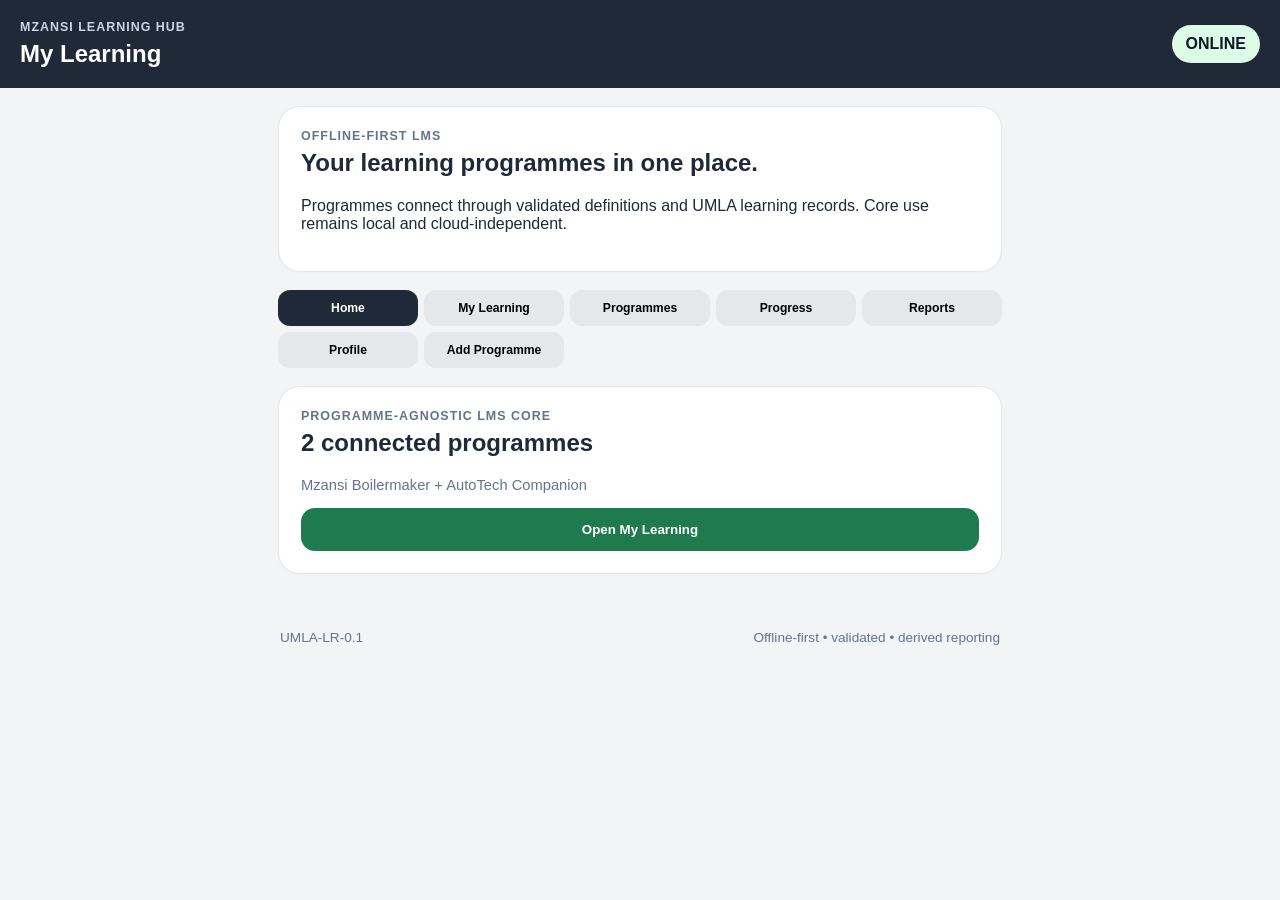
==== index.html @ 4ba3c5be "Add guided standalone programme intake form" ====
<!doctype html>
<html lang="en">
<head>
<meta charset="utf-8">
<meta name="viewport" content="width=device-width,initial-scale=1,viewport-fit=cover">
<meta name="theme-color" content="#1f2937">
<meta name="description" content="Mzansi Learning Hub — robust offline-first learning management system.">
<link rel="manifest" href="./manifest.webmanifest">
<link rel="apple-touch-icon" href="./icons/mzansi-learning-hub-192.png">
<link rel="stylesheet" href="./styles.css">
<title>Mzansi Learning Hub</title>
</head>
<body>
<header class="app-header">
  <div><p class="eyebrow">MZANSI LEARNING HUB</p><h1>My Learning</h1></div>
  <span id="networkStatus" class="status-pill">CHECKING</span>
</header>
<main class="app-main">
<section class="hero-card">
  <p class="eyebrow">OFFLINE-FIRST LMS</p>
  <h2>Your learning programmes in one place.</h2>
  <p>Programmes connect through validated definitions and UMLA learning records. Core use remains local and cloud-independent.</p>
</section>
<nav class="tab-nav" aria-label="Learning Hub sections">
  <button class="tab active" data-view="homeView">Home</button>
  <button class="tab" data-view="learningView">My Learning</button>
  <button class="tab" data-view="programmesView">Programmes</button>
  <button class="tab" data-view="progressView">Progress</button>
  <button class="tab" data-view="reportsView">Reports</button>
  <button class="tab" data-view="profileView">Profile</button>
  <button class="tab" data-view="packageView">Add Programme</button>
</nav>
<section id="homeView" class="view active">
  <section class="panel">
    <p class="eyebrow">PROGRAMME-AGNOSTIC LMS CORE</p>
    <h2 id="homeProgrammeCount">Connected programmes</h2>
    <p id="homeProgrammeNames" class="helper">Loading programme registry…</p>
    <button class="primary-btn" data-open="learningView">Open My Learning</button>
  </section>
</section>
<section id="learningView" class="view">
  <p class="eyebrow">MY LEARNING</p>
  <h2>Active programmes</h2>
  <div id="learningCards" class="card-grid"></div>
</section>
<section id="programmesView" class="view">
  <p class="eyebrow">PROGRAMMES</p>
  <h2>Available now</h2>
  <div id="programmeCards" class="card-grid"></div>
</section>
<section id="progressView" class="view">
  <p class="eyebrow">PROGRESS</p>
  <h2>Verified pathway progress</h2>
  <section class="panel"><div id="progressSummary"><p class="helper">No imported UMLA record yet.</p></div></section>
  <section class="panel">
    <p class="eyebrow">LOCAL HANDOFF</p>
    <h3>Import UMLA records</h3>
    <p class="helper">Choose a UMLA-LR-0.1 record or UMLA-HANDOFF-0.1 package. Records are validated before being stored locally.</p>
    <input id="umlaFileInput" type="file" accept="application/json,.json">
    <button id="importUmlaBtn" class="primary-btn" type="button">Import learning records</button>
    <button id="loadFixtureBtn" class="secondary-btn" type="button">Load 7-event pathway test</button>
    <div id="importResult" class="result-card" aria-live="polite"></div>
  </section>
</section>
<section id="reportsView" class="view">
  <p class="eyebrow">REPORTS</p>
  <h2>Derived learning reports</h2>
  <section class="panel"><div id="reportSummary"><p class="helper">No reportable learning records yet.</p></div></section>
</section>
<section id="profileView" class="view">
  <p class="eyebrow">PROFILE</p>
  <h2>Local-first learner profile</h2>
  <section class="panel"><div id="profileSummary"><p class="helper">Loading local learner identity…</p></div></section>
</section>
<section id="packageView" class="view">
  <p class="eyebrow">PROGRAMME PACKAGE MANAGER</p>
  <h2>Add a standalone PWA</h2>
  <section class="panel">
    <p class="helper">Step 1: describe the PWA. Nothing is registered until you approve it later.</p>
    <form id="programmePackageForm" class="intake-form">
      <label>Programme name<input name="programmeName" required placeholder="e.g. Mzansi Welder"></label>
      <label>Programme ID<input name="programmeId" required placeholder="e.g. mzansi-welder"></label>
      <label>Trade or field<input name="tradeOrField" required placeholder="e.g. Welder"></label>
      <label>Category<select name="category" required><option value="">Choose category</option><option>Artisan</option><option>Technical</option><option>Occupational</option><option>Other</option></select></label>
      <label>Short description<textarea name="shortDescription" rows="3" required placeholder="What is this PWA for?"></textarea></label>
      <label>Qualification ID<input name="qualificationId" placeholder="e.g. SAQA-123456"></label>
      <label>NQF level<input name="nqfLevel" type="number" min="1" max="10" inputmode="numeric"></label>
      <label>PWA launch URL<input name="launchUrl" type="url" required placeholder="https://..."></label>
      <label>Status<select name="status"><option>DRAFT</option><option>PILOT</option><option>ACTIVE</option></select></label>
      <div class="check-row"><label><input name="offlineCapable" type="checkbox"> Offline capable</label><label><input name="installable" type="checkbox"> Installable PWA</label><label><input name="umlaCompatible" type="checkbox"> UMLA compatible</label></div>
      <button class="primary-btn" type="submit">Validate and preview</button>
      <button id="savePackageDraftBtn" class="secondary-btn" type="button">Save draft locally</button>
    </form>
  </section>
  <section class="panel">
    <p class="eyebrow">PREVIEW</p>
    <div id="packagePreview"><p class="helper">Complete the form to preview the standalone programme package.</p></div>
  </section>
</section>
</main>
<footer class="app-footer"><span>UMLA-LR-0.1</span><span>Offline-first • validated • derived reporting</span></footer>
<script src="./hub-storage.js"></script>
<script src="./umla-import.js"></script>
<script src="./progress-engine.js"></script>
<script src="./lms-core.js"></script>
<script src="./programme-package-manager.js"></script>
<script src="./app.js"></script>
</body>
</html>
---- styles.css ----
*{box-sizing:border-box}body{margin:0;font-family:Arial,Helvetica,sans-serif;background:#f3f4f6;color:#1f2937}.app-header{display:flex;justify-content:space-between;align-items:center;padding:20px;background:#1f2937;color:#fff;position:sticky;top:0;z-index:5}.app-header h1{margin:2px 0 0;font-size:1.5rem}.eyebrow{margin:0 0 6px;font-size:.78rem;font-weight:800;letter-spacing:.08em;color:#64748b}.app-header .eyebrow{color:#cbd5e1}.status-pill{background:#e5e7eb;color:#111827;border-radius:999px;padding:10px 14px;font-weight:700}.app-main{max-width:760px;margin:0 auto;padding:18px}.hero-card,.panel,.programme-card{background:#fff;border:1px solid #e5e7eb;border-radius:22px;padding:22px;margin-bottom:18px;box-shadow:0 1px 2px rgba(0,0,0,.03)}.hero-card h2,.panel h2{margin-top:0}.tab-nav{display:grid;grid-template-columns:repeat(5,1fr);gap:6px;margin:0 0 18px}.tab{border:0;border-radius:12px;padding:11px 5px;background:#e5e7eb;font-size:.76rem;font-weight:700}.tab.active{background:#1f2937;color:#fff}.view{display:none}.view.active{display:block}.card-grid{display:grid;gap:14px}.programme-card h3{margin:4px 0 8px}.programme-meta{font-size:.9rem;color:#64748b}.primary-btn,.programme-link{display:inline-block;width:100%;border:0;border-radius:14px;background:#1f7a4d;color:#fff;padding:14px 16px;font-weight:800;text-align:center;text-decoration:none}.helper{color:#64748b;font-size:.92rem}.progress-row{display:flex;justify-content:space-between;gap:12px;align-items:center;margin-bottom:12px}.progress-track{height:12px;border-radius:999px;background:#e5e7eb;overflow:hidden}.progress-fill{height:100%;background:#1f7a4d}.app-footer{display:flex;justify-content:space-between;gap:15px;padding:20px;color:#64748b;font-size:.85rem;max-width:760px;margin:0 auto}@media(max-width:540px){.app-header{padding:16px}.app-main{padding:14px}.tab{font-size:.7rem;padding:10px 2px}.progress-row{align-items:flex-start;flex-direction:column}.hero-card,.panel,.programme-card{padding:18px;border-radius:18px}}
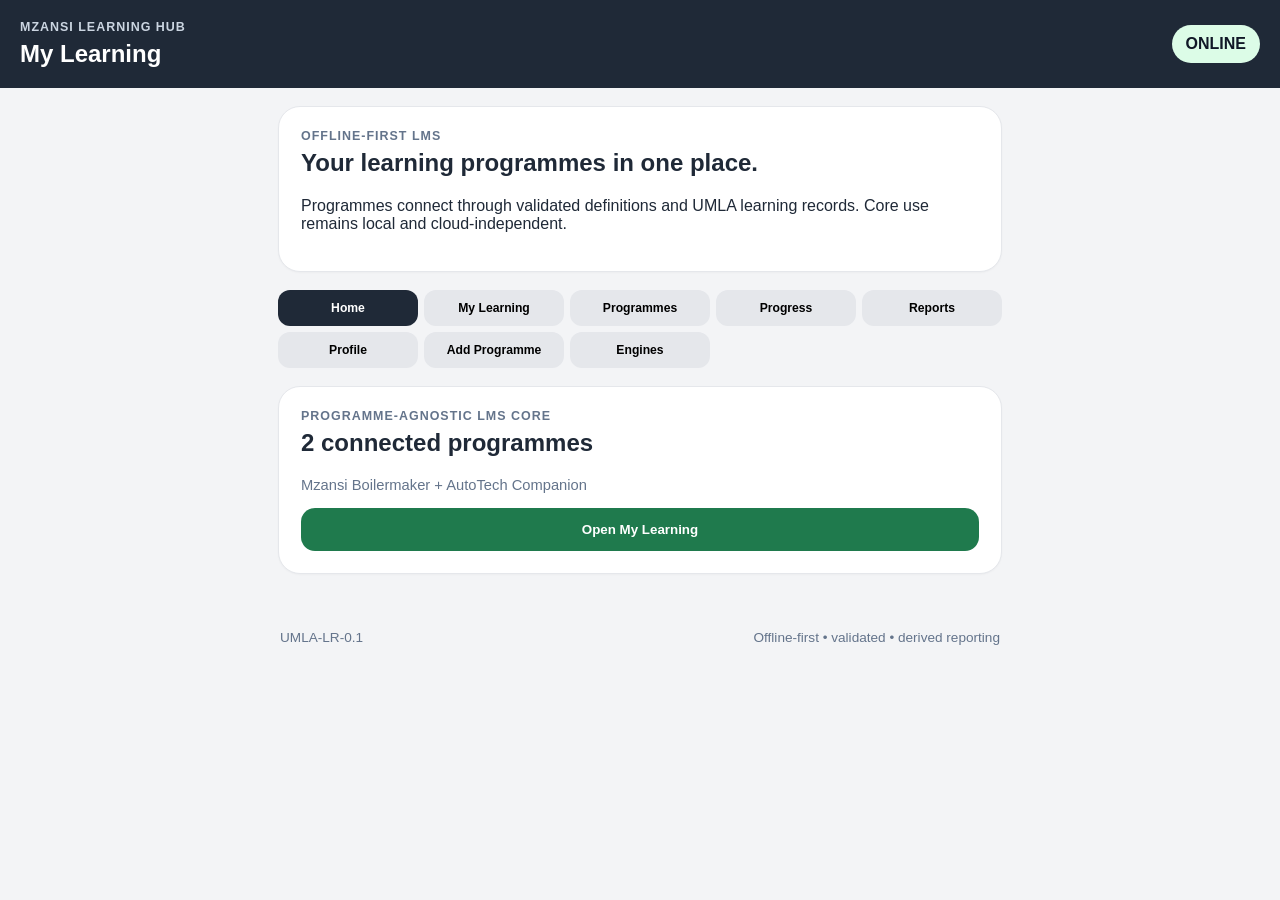
==== commit 8a6832f8: "Add optional open-source engine settings screen" ====
--- a/index.html
+++ b/index.html
@@ -29,6 +29,7 @@
   <button class="tab" data-view="reportsView">Reports</button>
   <button class="tab" data-view="profileView">Profile</button>
   <button class="tab" data-view="packageView">Add Programme</button>
+  <button class="tab" data-view="enginesView">Engines</button>
 </nav>
 <section id="homeView" class="view active">
   <section class="panel">
@@ -93,8 +94,47 @@
     </form>
   </section>
   <section class="panel">
+    <p class="eyebrow">IMPORT PACKAGE FILE</p>
+    <h3>Bring in a package from another Hub</h3>
+    <p class="helper">Choose an MLH-PACKAGE-0.1 JSON file. It will be validated and loaded into the form for your review. It will not register automatically.</p>
+    <input id="programmePackageFileInput" type="file" accept="application/json,.json">
+    <button id="importProgrammePackageBtn" class="secondary-btn" type="button">Validate imported package</button>
+    <div id="packageImportResult" class="result-card" aria-live="polite"></div>
+  </section>
+  <section class="panel">
     <p class="eyebrow">PREVIEW</p>
     <div id="packagePreview"><p class="helper">Complete the form to preview the standalone programme package.</p></div>
+  </section>
+  <section class="panel">
+    <p class="eyebrow">REGISTERED STANDALONE PWAs</p>
+    <h3>Manage local programme packages</h3>
+    <p class="helper">These packages are stored on this device. Removing one removes only its Hub registration. It does not delete or change the standalone PWA itself.</p>
+    <div id="registeredPackageList"><p class="helper">Loading local packages…</p></div>
+  </section>
+</section>
+<section id="enginesView" class="view">
+  <p class="eyebrow">OPEN-SOURCE ENGINES</p>
+  <h2>Optional local and institutional engines</h2>
+  <section class="panel">
+    <p class="eyebrow">KOLIBRI • LOCAL NODE</p>
+    <h3>Connect an offline learning node</h3>
+    <p class="helper">Kolibri is optional. The Hub continues to work without it. This first adapter stores only the local node address and whether the connection is enabled. No password or API token is stored here.</p>
+    <form id="kolibriEngineForm" class="intake-form">
+      <label>Kolibri local address
+        <input name="kolibriBaseUrl" type="url" placeholder="http://192.168.1.10:8080">
+      </label>
+      <div class="check-row">
+        <label><input name="kolibriEnabled" type="checkbox"> Enable Kolibri local-node connection</label>
+      </div>
+      <button class="primary-btn" type="submit">Save and test local node</button>
+      <button id="clearKolibriProfileBtn" class="secondary-btn" type="button">Clear Kolibri profile</button>
+    </form>
+    <div id="kolibriEngineResult" class="result-card" aria-live="polite"></div>
+  </section>
+  <section class="panel">
+    <p class="eyebrow">MOODLE • INSTITUTIONAL SERVER</p>
+    <h3>Reserved for the next adapter</h3>
+    <p class="helper">Moodle remains optional and is not connected yet. No paid Moodle service or hosted account is required by the Hub.</p>
   </section>
 </section>
 </main>
@@ -104,6 +144,8 @@
 <script src="./progress-engine.js"></script>
 <script src="./lms-core.js"></script>
 <script src="./programme-package-manager.js"></script>
+<script src="./open-source-engine-bridge.js"></script>
+<script src="./kolibri-adapter.js"></script>
 <script src="./app.js"></script>
 </body>
 </html>
--- a/styles.css
+++ b/styles.css
@@ -1 +1,13 @@
 *{box-sizing:border-box}body{margin:0;font-family:Arial,Helvetica,sans-serif;background:#f3f4f6;color:#1f2937}.app-header{display:flex;justify-content:space-between;align-items:center;padding:20px;background:#1f2937;color:#fff;position:sticky;top:0;z-index:5}.app-header h1{margin:2px 0 0;font-size:1.5rem}.eyebrow{margin:0 0 6px;font-size:.78rem;font-weight:800;letter-spacing:.08em;color:#64748b}.app-header .eyebrow{color:#cbd5e1}.status-pill{background:#e5e7eb;color:#111827;border-radius:999px;padding:10px 14px;font-weight:700}.app-main{max-width:760px;margin:0 auto;padding:18px}.hero-card,.panel,.programme-card{background:#fff;border:1px solid #e5e7eb;border-radius:22px;padding:22px;margin-bottom:18px;box-shadow:0 1px 2px rgba(0,0,0,.03)}.hero-card h2,.panel h2{margin-top:0}.tab-nav{display:grid;grid-template-columns:repeat(5,1fr);gap:6px;margin:0 0 18px}.tab{border:0;border-radius:12px;padding:11px 5px;background:#e5e7eb;font-size:.76rem;font-weight:700}.tab.active{background:#1f2937;color:#fff}.view{display:none}.view.active{display:block}.card-grid{display:grid;gap:14px}.programme-card h3{margin:4px 0 8px}.programme-meta{font-size:.9rem;color:#64748b}.primary-btn,.programme-link{display:inline-block;width:100%;border:0;border-radius:14px;background:#1f7a4d;color:#fff;padding:14px 16px;font-weight:800;text-align:center;text-decoration:none}.helper{color:#64748b;font-size:.92rem}.progress-row{display:flex;justify-content:space-between;gap:12px;align-items:center;margin-bottom:12px}.progress-track{height:12px;border-radius:999px;background:#e5e7eb;overflow:hidden}.progress-fill{height:100%;background:#1f7a4d}.app-footer{display:flex;justify-content:space-between;gap:15px;padding:20px;color:#64748b;font-size:.85rem;max-width:760px;margin:0 auto}@media(max-width:540px){.app-header{padding:16px}.app-main{padding:14px}.tab{font-size:.7rem;padding:10px 2px}.progress-row{align-items:flex-start;flex-direction:column}.hero-card,.panel,.programme-card{padding:18px;border-radius:18px}}
+
+.intake-form{display:grid;gap:14px}.intake-form label{display:grid;gap:6px;font-weight:700}.intake-form input,.intake-form select,.intake-form textarea{width:100%;border:1px solid #cbd5e1;border-radius:12px;padding:12px;font:inherit;background:#fff}.check-row{display:grid;gap:10px}.check-row label{display:flex;align-items:center;gap:8px;font-weight:600}.check-row input{width:auto}.secondary-btn{display:inline-block;width:100%;border:1px solid #cbd5e1;border-radius:14px;background:#fff;color:#1f2937;padding:13px 16px;font-weight:800;text-align:center;margin-top:8px}
+
+.package-manage-card{border:1px solid #e5e7eb;border-radius:16px;padding:16px;margin-top:12px;background:#f8fafc}.package-manage-card h4{margin:4px 0 8px;font-size:1.05rem}.package-actions{display:grid;gap:8px;margin-top:12px}.danger-btn{width:100%;border:1px solid #b91c1c;border-radius:14px;background:#fff;color:#991b1b;padding:13px 16px;font-weight:800}.package-detail{margin-top:12px;padding:12px;border-radius:12px;background:#fff;border:1px solid #e5e7eb}.package-detail p{margin:7px 0;font-size:.9rem;word-break:break-word}
+
+#programmePackageFileInput{width:100%;margin:8px 0 4px}.result-card{margin-top:12px;padding:12px;border-radius:12px;background:#f8fafc;border:1px solid #e5e7eb}.result-card:empty{display:none}
+
+.health-box{margin:12px 0;padding:12px;border:1px solid #cbd5e1;border-radius:14px;background:#fff}.health-title{margin:0 0 8px}.health-row{display:flex;justify-content:space-between;gap:12px;padding:7px 0;border-bottom:1px solid #e5e7eb;font-size:.9rem}.health-row:last-of-type{border-bottom:0}.health-ready{border-color:#86efac}.health-ready_with_warnings{border-color:#facc15}.health-blocked{border-color:#fca5a5}.health-blocker{color:#991b1b;font-size:.9rem}
+
+.activation-box{margin:12px 0;padding:12px;border:1px solid #cbd5e1;border-radius:14px;background:#f8fafc}.activation-title{margin:0 0 8px}.activation-pill{display:inline-block;margin:4px 0 10px;padding:6px 10px;border-radius:999px;background:#e5e7eb;font-size:.78rem;font-weight:800;letter-spacing:.04em}.secondary-btn:disabled{opacity:.55;cursor:not-allowed}
+
+.pathway-connect{margin-top:14px;padding-top:12px;border-top:1px solid #e5e7eb}.pathway-file-input{width:100%;margin:4px 0}
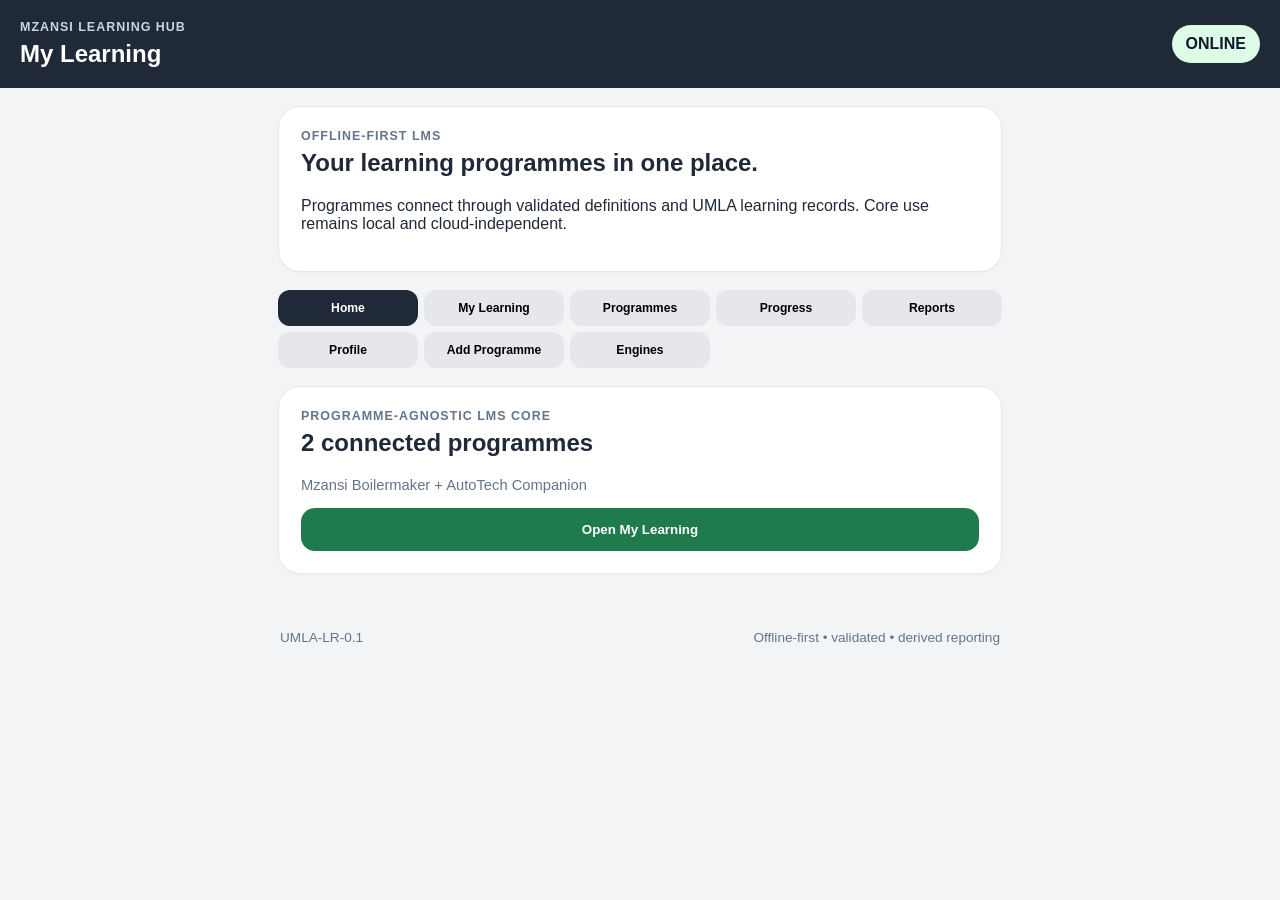
==== commit 2ee319d6: "Load universal adapter contract" ====
--- a/index.html
+++ b/index.html
@@ -145,6 +145,8 @@
 <script src="./lms-core.js"></script>
 <script src="./programme-package-manager.js"></script>
 <script src="./open-source-engine-bridge.js"></script>
+<script src="./adapter-contract.js"></script>
+<script src="./open-source-adapters.js"></script>
 <script src="./kolibri-adapter.js"></script>
 <script src="./app.js"></script>
 </body>
--- a/styles.css
+++ b/styles.css
@@ -11,3 +11,5 @@
 .activation-box{margin:12px 0;padding:12px;border:1px solid #cbd5e1;border-radius:14px;background:#f8fafc}.activation-title{margin:0 0 8px}.activation-pill{display:inline-block;margin:4px 0 10px;padding:6px 10px;border-radius:999px;background:#e5e7eb;font-size:.78rem;font-weight:800;letter-spacing:.04em}.secondary-btn:disabled{opacity:.55;cursor:not-allowed}
 
 .pathway-connect{margin-top:14px;padding-top:12px;border-top:1px solid #e5e7eb}.pathway-file-input{width:100%;margin:4px 0}
+
+#enginesView .panel h3{margin-top:4px}#kolibriEngineResult{word-break:break-word}
